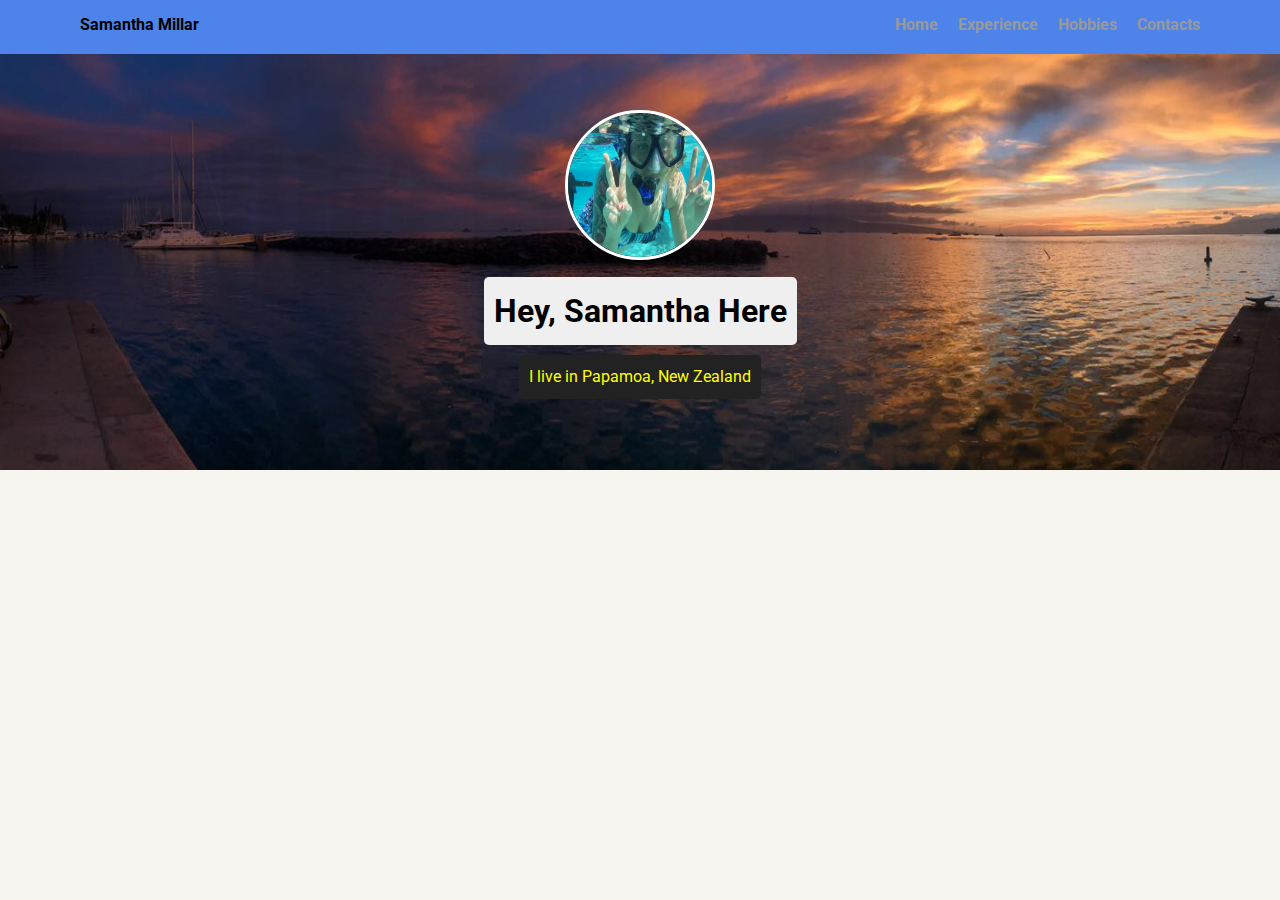
==== pages/experience.html @ ce22989e "fixed some images" ====
<!doctype html>
<html lang="en">
<head>
  <meta charset="utf-8">
  <title>Samantha's Profile</title>
  <meta name="viewport" content="width=device-width, initial-scale=1.0">
  <link rel="stylesheet" href="../styles.css">
  <link href="https://fonts.googleapis.com/css?family=Muli%7CRoboto:400,300,500,700,900" rel="stylesheet">
</head>
  <body>

    <nav class="main-nav">
        <ul class="nav">
          <li class="name">Samantha Millar</li>
          <li><a href="../index.html">Home</a></li>
          <li><a href="experience.html">Experience</a></li>
          <li><a href="hobbies.html">Hobbies</a></li>
          <li><a href="../index.html#contact">Contacts</a></li>
        </ul>
      </nav>

    <header><!-- this image below is the one not showing up, same as the CSS header image in CSS-->
      <img src="../images/me.jpg" alt="Samantha snorkling underwater" class="profile-image">
      <h1 class="tag name">Hey, Samantha Here</h1>
      <p class="tag location">I live in Papamoa, New Zealand</p>
    </header>
  </body>  
  </html>
---- styles.css ----
/* Global Layout Set-up */
* { 
  box-sizing: border-box;
}
  
body {
  margin: 0;
  padding: 0;
  text-align: center;
  font-family: 'Roboto', sans-serif;
  color: #222;
  background: #f7f5f0;
}
/* Link Styles */

a {
  text-decoration: none;
  color: #999;
}
a:hover {
  color: #6633ff;
}

/* Section Styles */

.main-nav {
  width: 100%;
  background: rgb(78, 132, 233);
  min-height: 30px;
  padding: 10px;
  position: fixed;
  text-align: center;
}
.nav {
  display: flex;
  justify-content: space-around;
  font-weight: 700;
  list-style-type: none;
  margin: 0 auto;
  padding: 0;
}

.nav .name {
    display: block;
    margin-right: auto;
    color: rgb(0, 0, 0);
}
.nav li {
  padding: 5px 10px 10px 10px;
}
.nav a {
  transition: all .5s;
}
.nav a:hover {
  color: white
}

header {
  text-align: center;
  background: url('images/sunset.jpg') no-repeat top center ;
  background-size: cover;
  overflow: hidden;
  padding-top: 60px;
}
header {
  line-height: 1.5;
}
header .profile-image {
  margin-top: 50px;
  width: 150px;
  height: 150px;
  border-radius: 50%;
  border: 3px solid white;
  transition: all .5s;
}
header .profile-image:hover {
  transform: scale(1.5) rotate(20deg);
}
.tag {
  background-color: #efefef;
  color: black;
  padding: 10px;
  border-radius: 5px;
  display: table;
  margin: 10px auto;
} 
.location {
  background-color: #222;
  color: yellow;
}
.card {
  margin: 30px;
  padding: 20px 40px 40px;
  max-width: 500px;
  text-align: left;
  background: #fff;
  border-bottom: 4px solid #ccc;
  border-radius: 6px;
  transition: all .5s;
}
.card:hover {
  border-color: #ff99ff;
}

ul.skills {
  padding: 0;
  text-align: center;
}

.skills li {
  border-radius: 6px;
  display: inline-block;
  background: #ff9904;
  color: white;
  padding: 5px 10px;
  margin: 2px;
}

.skills li:nth-child(odd) {
  background: #0399ff;
}

footer {
  width: 100%;
  min-height: 30px;
  padding: 20px 0 40px 20px;
}

footer .copyright {
  top: -8px;
  font-size: .75em;
}

footer ul {
  list-style-type: none;
  margin: 0;
  padding: 0;
}

footer ul li {
  display: inline-block;
}

a.social {
  display: inline-block;
  text-indent: -9999px;
  margin-left: 5px;
  width: 30px;
  height: 30px;
  background-size: 30px 30px;
  opacity: .4;
  transition: all .5s;
}
a.twitter {
  background-image: url(images/twitter.svg);
}
a.linkedin {
  background-image: url(images/linkedin.svg);
}
a.github {
  background-image: url(images/github.svg);
}
a.social:hover {
  opacity: 1;
}
.clearfix {
  clear: both;
}

/* Styles for larger screens */
@media screen and (min-width: 720px) {
  
  .flex {
      display: -ms-flexbox;      /* TWEENER - IE 10 */
      display: flex; 
      max-width: 1200px;
      -ms-flex-pack: distribute;
      justify-content: space-around;
      margin: 0 auto;
  }

  header {
    min-height: 470px;
  }

  .nav {
    max-width: 1200px;
    padding: 0 30px;
  }


  main {
    padding-top: 20px;
  }

  main p {
    line-height: 1.6em;
  }

  footer {
    font-size: 1.3em;
    max-width: 1200px;
    margin: 40px auto;
  }

}
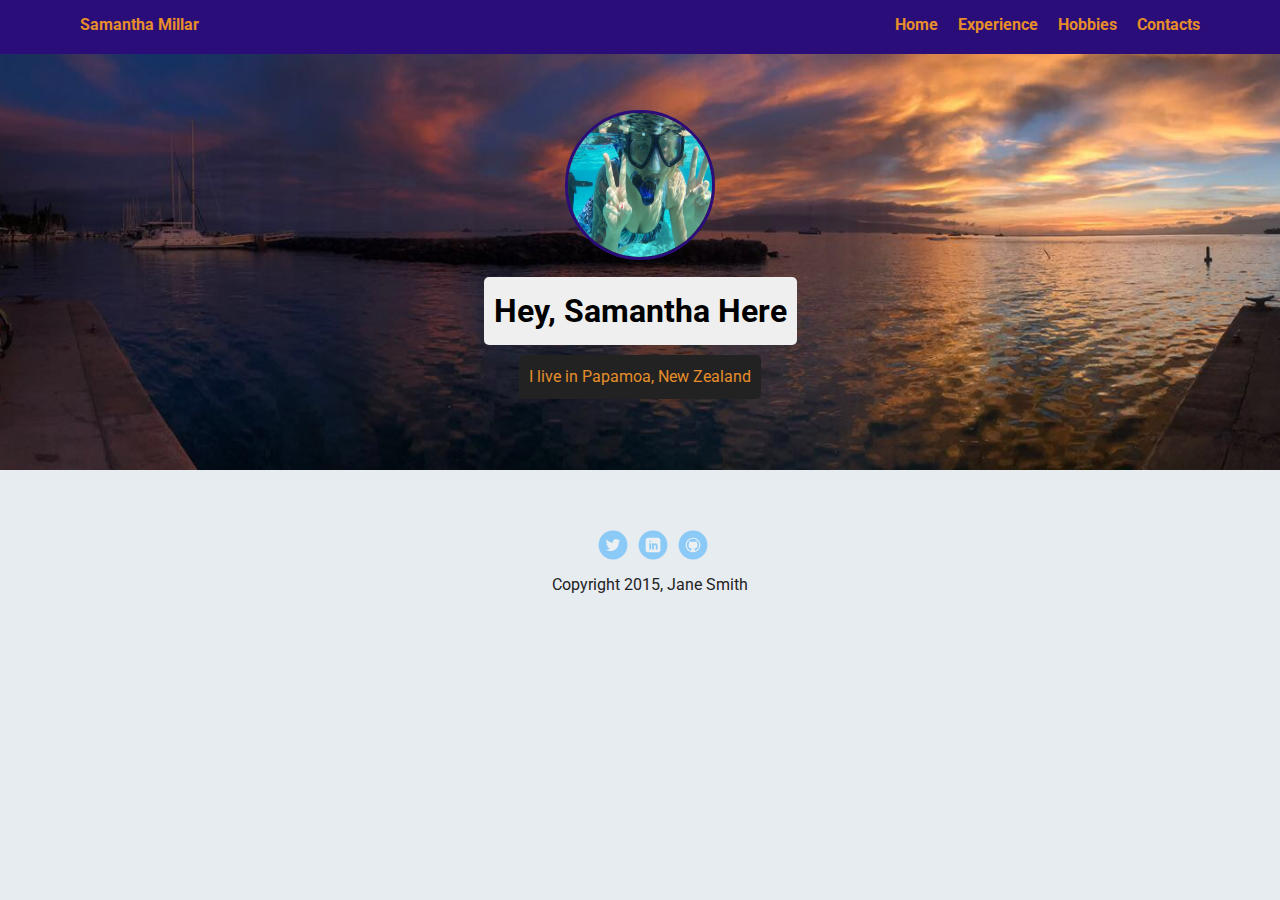
==== commit 0653d289: "added transform to <li> in nav" ====
--- a/pages/experience.html
+++ b/pages/experience.html
@@ -19,10 +19,23 @@
         </ul>
       </nav>
 
-    <header><!-- this image below is the one not showing up, same as the CSS header image in CSS-->
+    <header>
       <img src="../images/me.jpg" alt="Samantha snorkling underwater" class="profile-image">
       <h1 class="tag name">Hey, Samantha Here</h1>
       <p class="tag location">I live in Papamoa, New Zealand</p>
     </header>
+   
+  <footer>
+    <section>
+      <ul>
+        <li><a href="#" class="social twitter">Twitter</a></li>
+        <li><a href="#" class="social linkedin">LinkedIn</a></li>
+        <li><a href="#" class="social github">Github</a></li>
+      </ul>
+      <p class="copyright">Copyright 2015, Jane Smith</p>
+    </section>
+  </footer>
+
+
   </body>  
-  </html>+</html>--- a/styles.css
+++ b/styles.css
@@ -9,13 +9,13 @@
   text-align: center;
   font-family: 'Roboto', sans-serif;
   color: #222;
-  background: #f7f5f0;
+  background: #e7ecf1;
 }
 /* Link Styles */
 
 a {
   text-decoration: none;
-  color: #999;
+  color: rgb(230, 142, 42);
 }
 a:hover {
   color: #6633ff;
@@ -25,7 +25,7 @@
 
 .main-nav {
   width: 100%;
-  background: rgb(78, 132, 233);
+  background: rgb(42, 13, 121);
   min-height: 30px;
   padding: 10px;
   position: fixed;
@@ -43,7 +43,7 @@
 .nav .name {
     display: block;
     margin-right: auto;
-    color: rgb(0, 0, 0);
+    color: rgb(230, 142, 42);
 }
 .nav li {
   padding: 5px 10px 10px 10px;
@@ -53,6 +53,10 @@
 }
 .nav a:hover {
   color: white
+}
+
+.nav li:hover {
+  transform: scale(2.5);
 }
 
 header {
@@ -70,7 +74,7 @@
   width: 150px;
   height: 150px;
   border-radius: 50%;
-  border: 3px solid white;
+  border: 3px solid rgb(42, 13, 121);
   transition: all .5s;
 }
 header .profile-image:hover {
@@ -86,7 +90,7 @@
 } 
 .location {
   background-color: #222;
-  color: yellow;
+  color: rgb(230, 142, 42);
 }
 .card {
   margin: 30px;
@@ -99,7 +103,7 @@
   transition: all .5s;
 }
 .card:hover {
-  border-color: #ff99ff;
+  border-color: rgb(230, 142, 42);
 }
 
 ul.skills {
@@ -110,14 +114,14 @@
 .skills li {
   border-radius: 6px;
   display: inline-block;
-  background: #ff9904;
+  background: rgb(230, 142, 42);
   color: white;
   padding: 5px 10px;
   margin: 2px;
 }
 
 .skills li:nth-child(odd) {
-  background: #0399ff;
+  background: rgb(42, 13, 121);
 }
 
 footer {
@@ -166,6 +170,13 @@
 .clearfix {
   clear: both;
 }
+
+.active {
+  height: 95%;
+  width: 95%;
+}
+
+
 
 /* Styles for larger screens */
 @media screen and (min-width: 720px) {
@@ -205,3 +216,5 @@
 
 }
 
+  
+
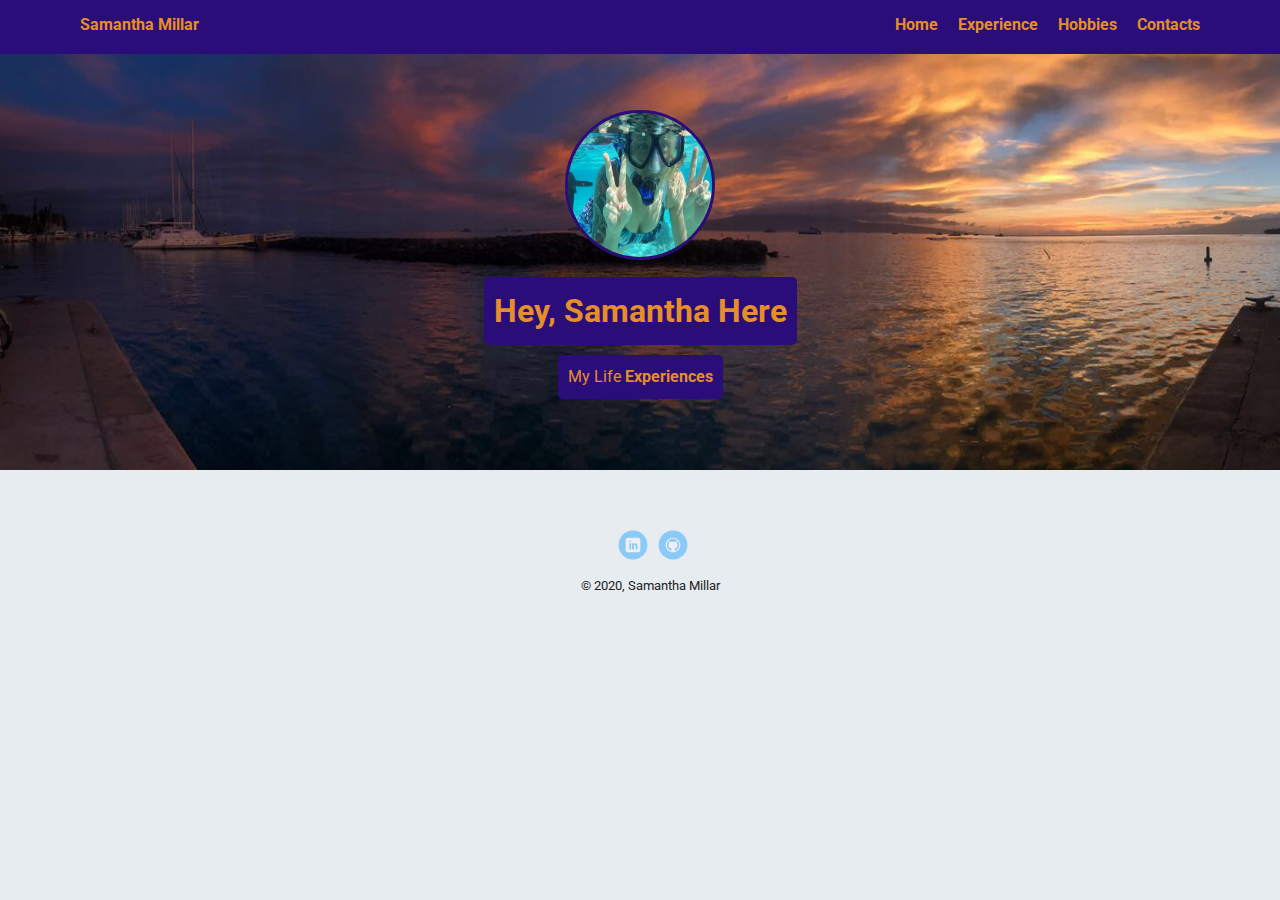
==== commit bee560ea: "added link/picture and css" ====
--- a/pages/experience.html
+++ b/pages/experience.html
@@ -22,17 +22,16 @@
     <header>
       <img src="../images/me.jpg" alt="Samantha snorkling underwater" class="profile-image">
       <h1 class="tag name">Hey, Samantha Here</h1>
-      <p class="tag location">I live in Papamoa, New Zealand</p>
+      <p class="tag location">My Life <strong>Experiences</strong></p>
     </header>
    
   <footer>
     <section>
       <ul>
-        <li><a href="#" class="social twitter">Twitter</a></li>
-        <li><a href="#" class="social linkedin">LinkedIn</a></li>
-        <li><a href="#" class="social github">Github</a></li>
+        <li><a href="https://www.linkedin.com/in/samantha-millar-8341161a5/" target="_blank" class="social linkedin">LinkedIn</a></li>
+        <li><a href="https://github.com/Phyenox" target="_blank" class="social github">Github</a></li>
       </ul>
-      <p class="copyright">Copyright 2015, Jane Smith</p>
+      <p class="copyright"><small>&copy; 2020, Samantha Millar</small></p>
     </section>
   </footer>
 
--- a/styles.css
+++ b/styles.css
@@ -48,6 +48,10 @@
 .nav li {
   padding: 5px 10px 10px 10px;
 }
+.nav li:hover {
+   transform: scale(1.3);
+}  
+
 .nav a {
   transition: all .5s;
 }
@@ -55,9 +59,6 @@
   color: white
 }
 
-.nav li:hover {
-  transform: scale(2.5);
-}
 
 header {
   text-align: center;
@@ -81,28 +82,36 @@
   transform: scale(1.5) rotate(20deg);
 }
 .tag {
-  background-color: #efefef;
-  color: black;
+  background-color: rgb(42, 13, 121);
+  color: rgb(230, 142, 42);
   padding: 10px;
   border-radius: 5px;
   display: table;
   margin: 10px auto;
 } 
 .location {
-  background-color: #222;
+  background-color: rgb(42, 13, 121);
   color: rgb(230, 142, 42);
 }
+
+.card-header {
+  font-family: monospace;
+  font-size: 0.7cm;
+  color: rgb(42, 13, 121);
+}
+
 .card {
   margin: 30px;
   padding: 20px 40px 40px;
   max-width: 500px;
-  text-align: left;
+  text-align: center;
   background: #fff;
   border-bottom: 4px solid #ccc;
   border-radius: 6px;
   transition: all .5s;
 }
 .card:hover {
+  
   border-color: rgb(230, 142, 42);
 }
 
@@ -171,9 +180,9 @@
   clear: both;
 }
 
-.active {
-  height: 95%;
-  width: 95%;
+.image {
+  height: 250px;
+  width: 400px;
 }
 
 
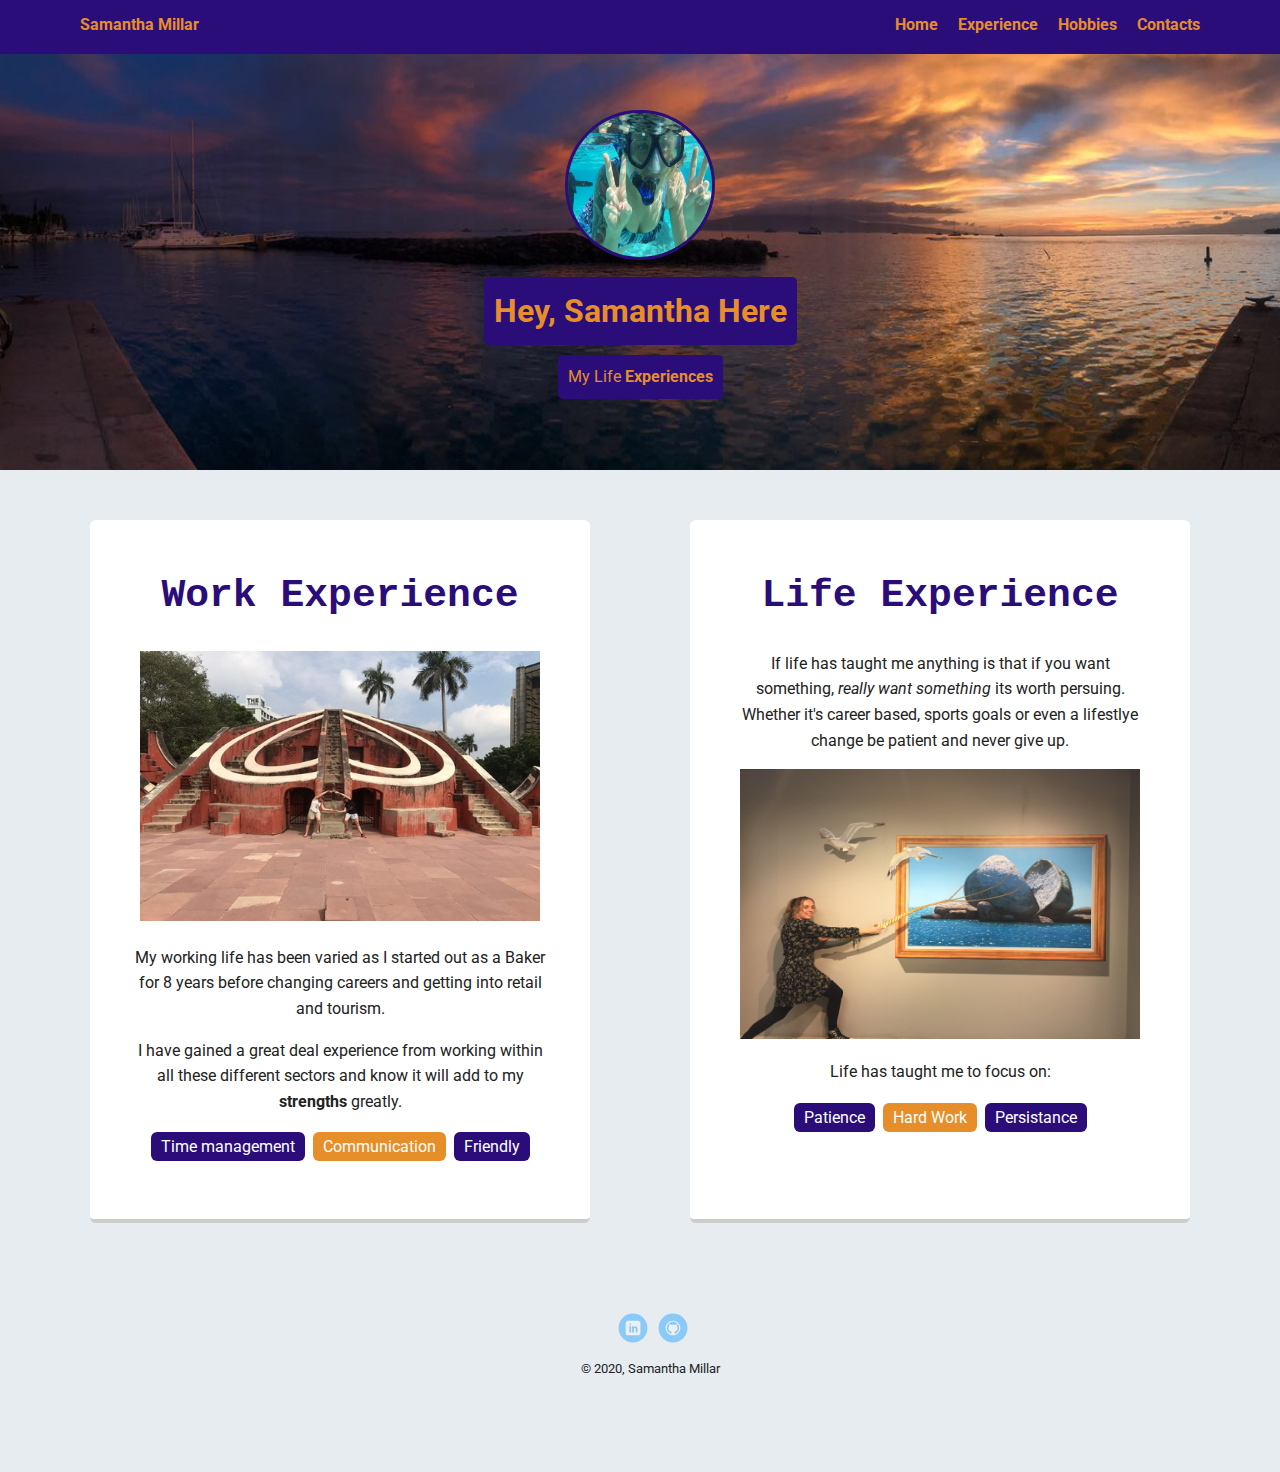
==== commit 1cd370b7: "added hobies image" ====
--- a/pages/experience.html
+++ b/pages/experience.html
@@ -24,15 +24,41 @@
       <h1 class="tag name">Hey, Samantha Here</h1>
       <p class="tag location">My Life <strong>Experiences</strong></p>
     </header>
-   
-  <footer>
+
+    <main class="flex">
+      <section class="card">
+        <span class="card-header"><h2>Work Experience</h2></span>
+        <img src="../images/fusion-dance-india_30.jpg" alt="Posing with my mum infront of a stone labrinth" class="image">
+        <p>My working life has been varied as I started out as a Baker for 8 years before changing careers and getting into retail and tourism.</p>
+        <p>I have gained a great deal experience from working within all these different sectors and know it will add to my <strong>strengths</strong> greatly.</p>
+          <ul class="skills">
+            <li>Time management</li>
+            <li>Communication</li>
+            <li>Friendly</li>
+          </ul>
+      </section>  
+      
+      <section class="card">
+        <span class="card-header"><h2>Life Experience</h2></span>
+        <p>If life has taught me anything is that if you want something, <em>really want something</em> its worth persuing. Whether it's career based, sports goals or even a lifestlye change be patient and never give up.</p>
+        <img src="../images/breakingrock.jpg" alt="Group photo with friends" class="image">
+        <p>Life has taught me to focus on:</p>
+          <ul class="skills">
+            <li>Patience</li>
+            <li>Hard Work</li>
+            <li>Persistance</li>
+          </ul>
+      </section>
+    </main>
+
+  <footer>  
     <section>
       <ul>
         <li><a href="https://www.linkedin.com/in/samantha-millar-8341161a5/" target="_blank" class="social linkedin">LinkedIn</a></li>
         <li><a href="https://github.com/Phyenox" target="_blank" class="social github">Github</a></li>
       </ul>
       <p class="copyright"><small>&copy; 2020, Samantha Millar</small></p>
-    </section>
+    </section> 
   </footer>
 
 
--- a/styles.css
+++ b/styles.css
@@ -181,7 +181,7 @@
 }
 
 .image {
-  height: 250px;
+  height: 270px;
   width: 400px;
 }
 
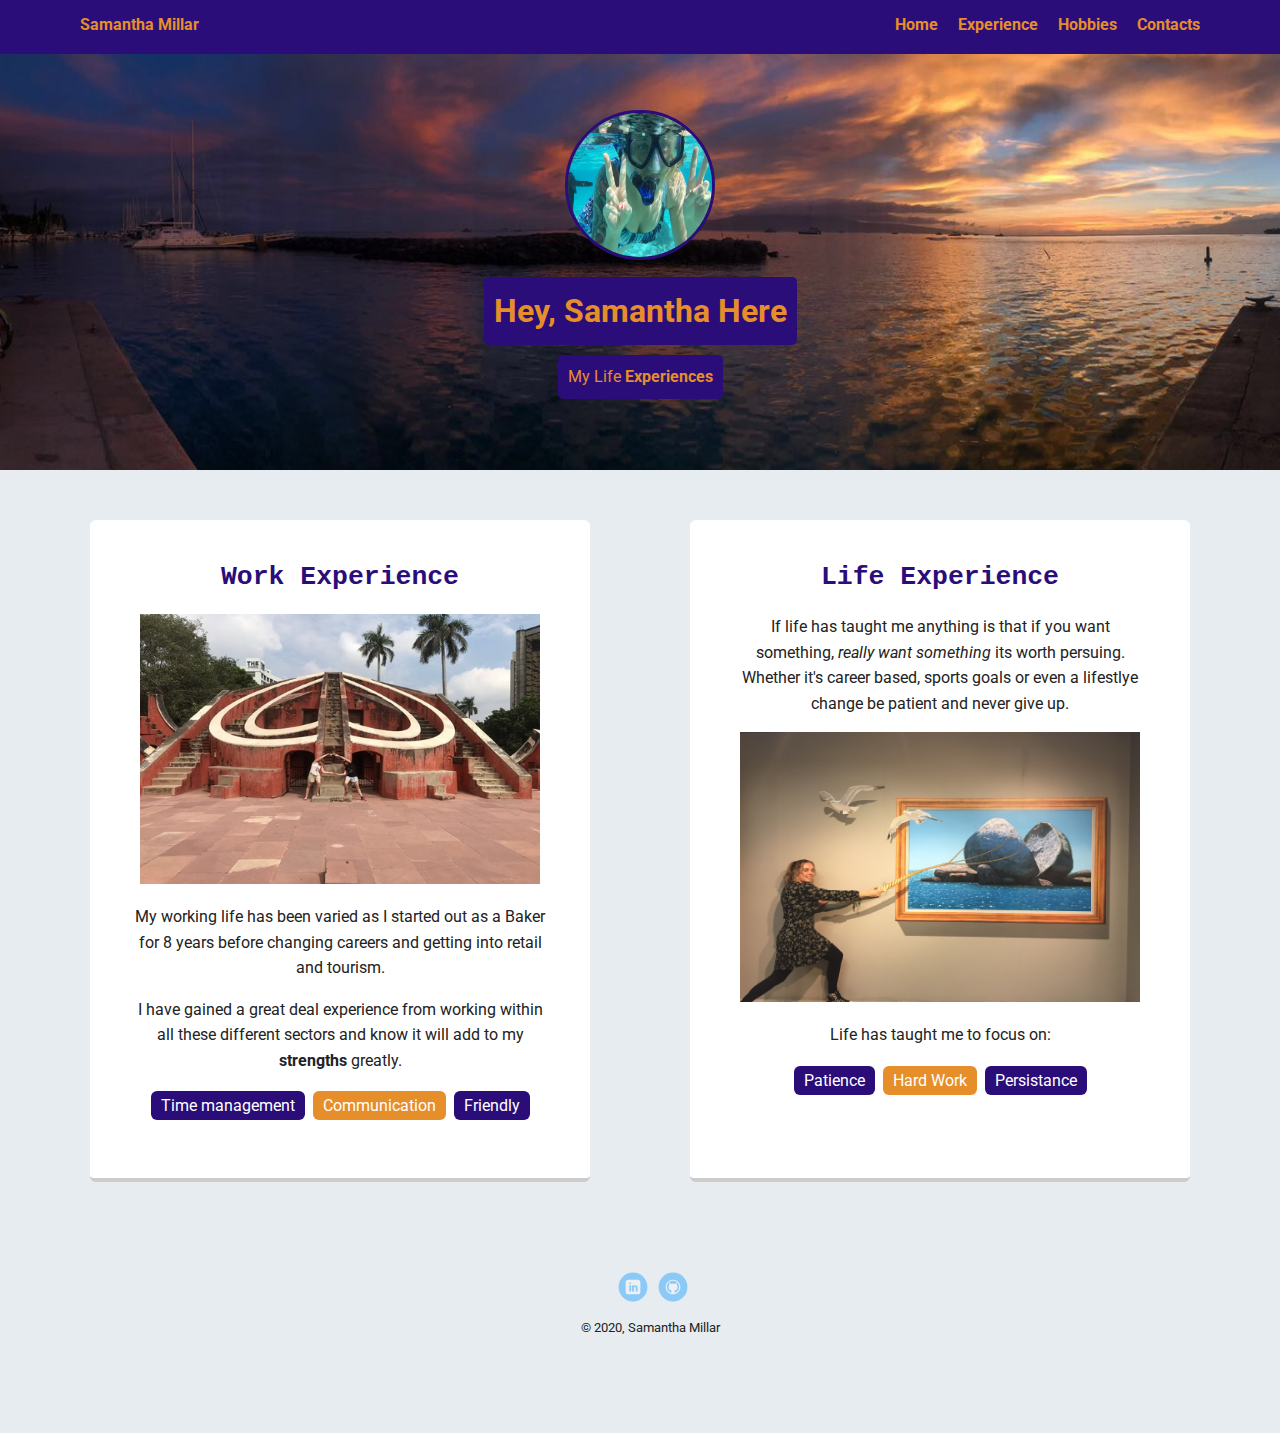
==== commit aaeddd16: "changed hmtl error" ====
--- a/pages/experience.html
+++ b/pages/experience.html
@@ -27,7 +27,7 @@
 
     <main class="flex">
       <section class="card">
-        <span class="card-header"><h2>Work Experience</h2></span>
+        <h2 class="card-header">Work Experience</h2>
         <img src="../images/fusion-dance-india_30.jpg" alt="Posing with my mum infront of a stone labrinth" class="image">
         <p>My working life has been varied as I started out as a Baker for 8 years before changing careers and getting into retail and tourism.</p>
         <p>I have gained a great deal experience from working within all these different sectors and know it will add to my <strong>strengths</strong> greatly.</p>
@@ -39,7 +39,7 @@
       </section>  
       
       <section class="card">
-        <span class="card-header"><h2>Life Experience</h2></span>
+        <h2 class="card-header">Life Experience</h2>
         <p>If life has taught me anything is that if you want something, <em>really want something</em> its worth persuing. Whether it's career based, sports goals or even a lifestlye change be patient and never give up.</p>
         <img src="../images/breakingrock.jpg" alt="Group photo with friends" class="image">
         <p>Life has taught me to focus on:</p>
@@ -52,13 +52,13 @@
     </main>
 
   <footer>  
-    <section>
+    <aside>
       <ul>
         <li><a href="https://www.linkedin.com/in/samantha-millar-8341161a5/" target="_blank" class="social linkedin">LinkedIn</a></li>
         <li><a href="https://github.com/Phyenox" target="_blank" class="social github">Github</a></li>
       </ul>
       <p class="copyright"><small>&copy; 2020, Samantha Millar</small></p>
-    </section> 
+    </aside> 
   </footer>
 
 
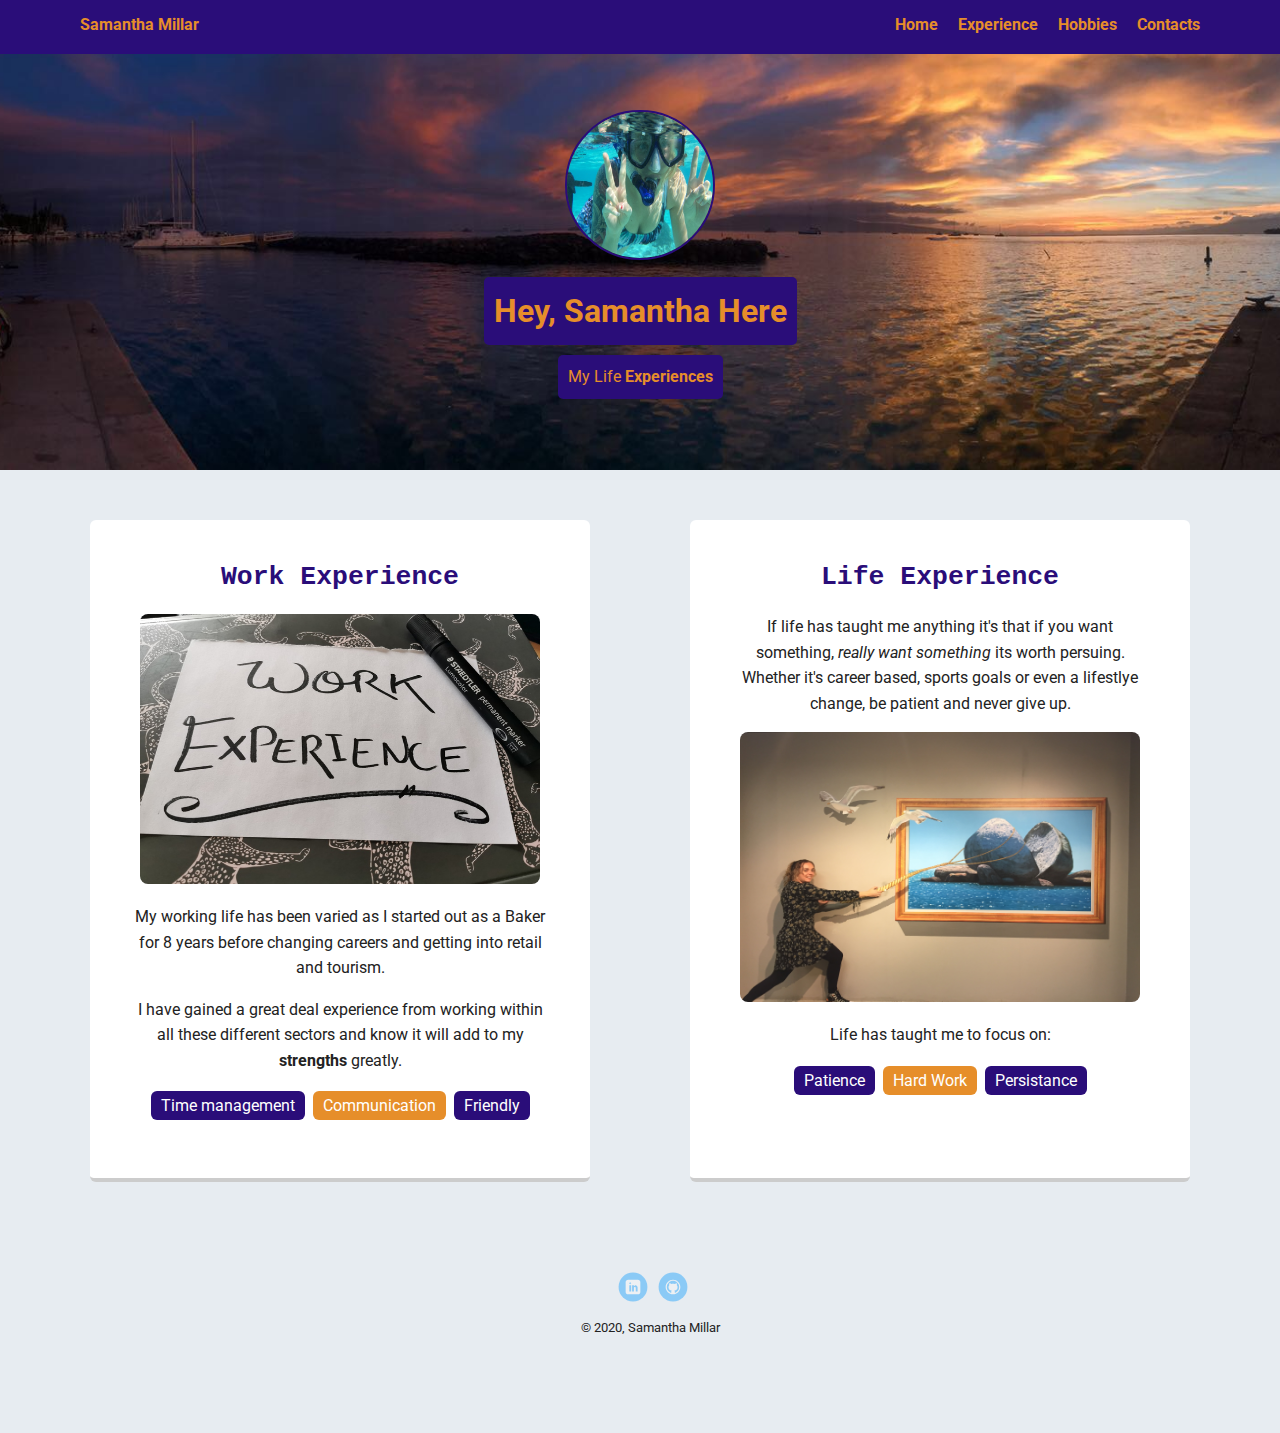
==== commit 923ff21b: "added image" ====
--- a/pages/experience.html
+++ b/pages/experience.html
@@ -28,7 +28,7 @@
     <main class="flex">
       <section class="card">
         <h2 class="card-header">Work Experience</h2>
-        <img src="../images/fusion-dance-india_30.jpg" alt="Posing with my mum infront of a stone labrinth" class="image">
+        <img src="../images/workexp.jpg" alt="Posing with my mum infront of a stone labrinth" class="image">
         <p>My working life has been varied as I started out as a Baker for 8 years before changing careers and getting into retail and tourism.</p>
         <p>I have gained a great deal experience from working within all these different sectors and know it will add to my <strong>strengths</strong> greatly.</p>
           <ul class="skills">
@@ -40,7 +40,7 @@
       
       <section class="card">
         <h2 class="card-header">Life Experience</h2>
-        <p>If life has taught me anything is that if you want something, <em>really want something</em> its worth persuing. Whether it's career based, sports goals or even a lifestlye change be patient and never give up.</p>
+        <p>If life has taught me anything it's that if you want something, <em>really want something</em> its worth persuing. Whether it's career based, sports goals or even a lifestlye change, be patient and never give up.</p>
         <img src="../images/breakingrock.jpg" alt="Group photo with friends" class="image">
         <p>Life has taught me to focus on:</p>
           <ul class="skills">
--- a/styles.css
+++ b/styles.css
@@ -75,8 +75,8 @@
   width: 150px;
   height: 150px;
   border-radius: 50%;
-  border: 3px solid rgb(42, 13, 121);
-  transition: all .5s;
+  border: 2px solid rgb(42, 13, 121);
+  transition: all 1s;
 }
 header .profile-image:hover {
   transform: scale(1.5) rotate(20deg);
@@ -183,6 +183,13 @@
 .image {
   height: 270px;
   width: 400px;
+  border-radius: 8px;
+}
+
+.image-pet {
+  height: 200px;
+  width: 270px;
+  border-radius: 8px;
 }
 
 
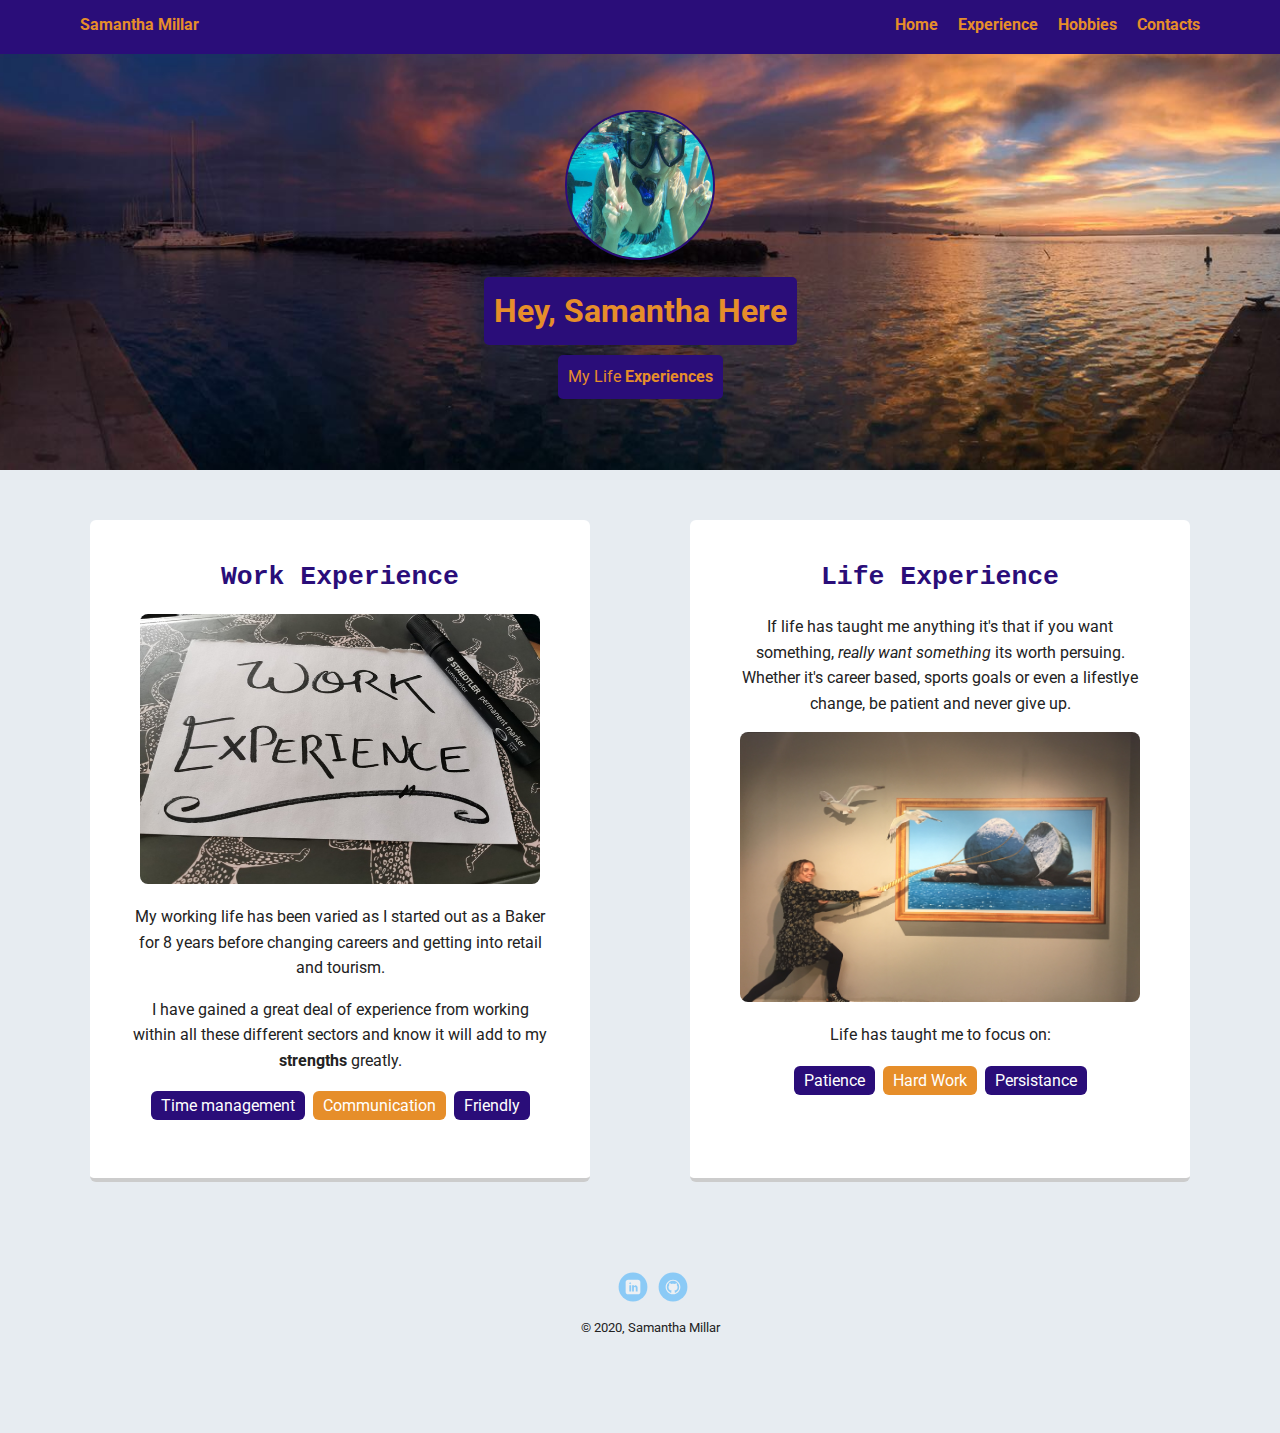
==== commit 66009589: "fixed grammer" ====
--- a/pages/experience.html
+++ b/pages/experience.html
@@ -30,7 +30,7 @@
         <h2 class="card-header">Work Experience</h2>
         <img src="../images/workexp.jpg" alt="Posing with my mum infront of a stone labrinth" class="image">
         <p>My working life has been varied as I started out as a Baker for 8 years before changing careers and getting into retail and tourism.</p>
-        <p>I have gained a great deal experience from working within all these different sectors and know it will add to my <strong>strengths</strong> greatly.</p>
+        <p>I have gained a great deal of experience from working within all these different sectors and know it will add to my <strong>strengths</strong> greatly.</p>
           <ul class="skills">
             <li>Time management</li>
             <li>Communication</li>
